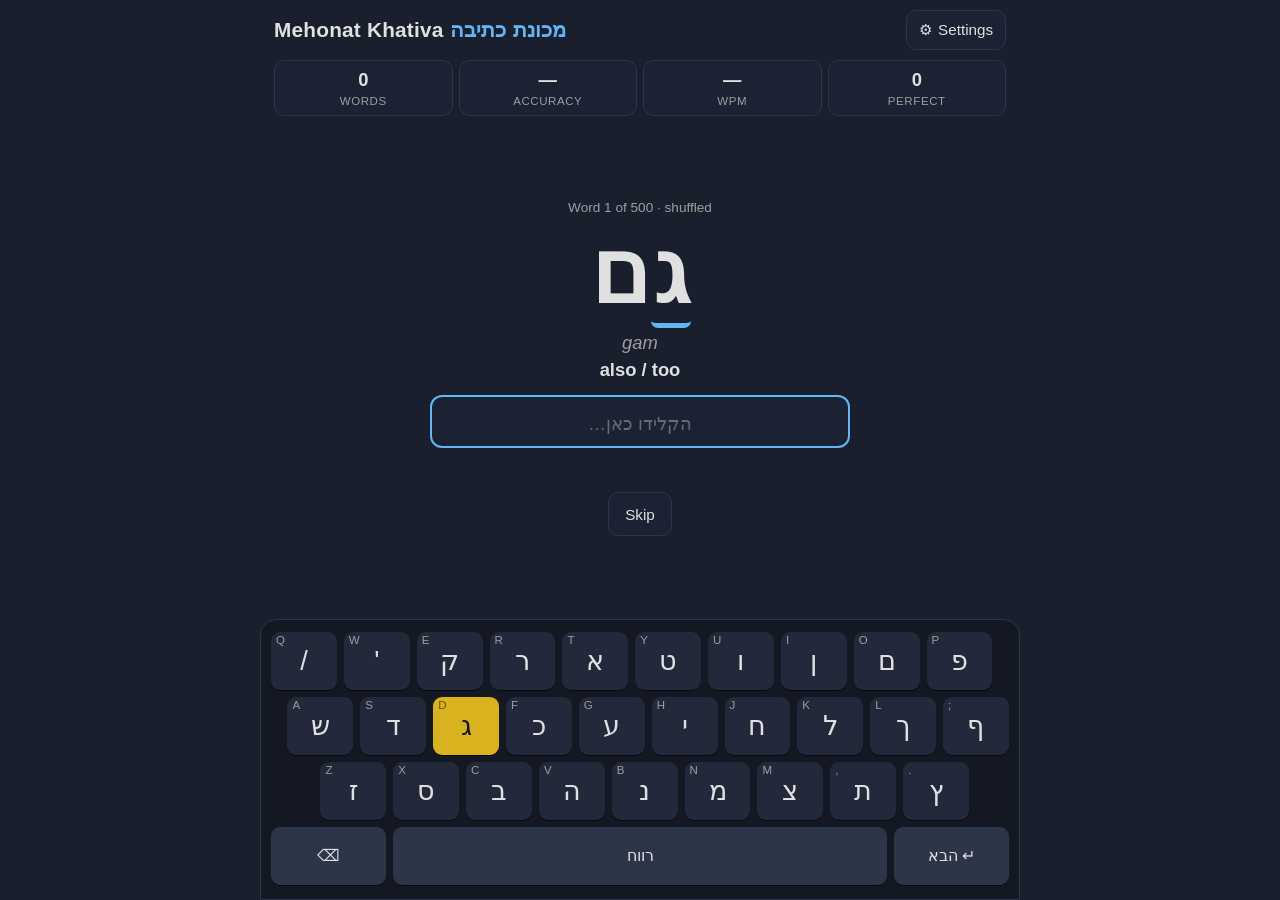
==== site/index.html @ 5dbd9306 "Restructure: app files under site/, docs at repo root, for clean Hugo mounting" ====
<!doctype html>
<html lang="en">
<head>
  <meta charset="utf-8">
  <meta name="viewport" content="width=device-width, initial-scale=1, viewport-fit=cover">
  <title>Mehonat Khativa (מכונת כתיבה) — learn to type common Hebrew words</title>
  <meta name="description" content="Free, no-login typing trainer for common Hebrew words with an on-screen Israeli-layout keyboard. Works on phones and desktops.">
  <meta name="color-scheme" content="dark">
  <meta name="theme-color" content="#1a1f2e">
  <link rel="icon" href="data:image/svg+xml,%3Csvg xmlns='http://www.w3.org/2000/svg' viewBox='0 0 64 64'%3E%3Crect width='64' height='64' rx='14' fill='%2364b5f6'/%3E%3Ctext x='32' y='46' font-size='40' text-anchor='middle' fill='%231a1f2e' font-family='Arial'%3E%D7%90%3C/text%3E%3C/svg%3E">
  <link rel="stylesheet" href="css/style.css">
  <script src="js/app.js" defer></script>
</head>
<body>
  <div class="app">
    <header class="topbar">
      <h1 class="brand">Mehonat Khativa <span class="brand-he" lang="he" dir="rtl">מכונת כתיבה</span></h1>
      <details class="settings" id="settings">
        <summary aria-label="Settings">⚙︎ <span class="summary-text">Settings</span></summary>
        <div class="settings-panel">
          <label class="row check">
            <input type="checkbox" id="optKeyboard">
            <span>Show on-screen Hebrew keyboard<small>Turn off to use your device's own Hebrew keyboard</small></span>
          </label>
          <label class="row check">
            <input type="checkbox" id="optHints">
            <span>Highlight the next key</span>
          </label>
          <label class="row check">
            <input type="checkbox" id="optLabels">
            <span>Show English (QWERTY) key labels</span>
          </label>
          <label class="row check">
            <input type="checkbox" id="optMap">
            <span>Treat English-layout keystrokes as Hebrew<small>Physical keyboard without Hebrew enabled? Press the key where the letter lives (e.g. T&nbsp;→&nbsp;א).</small></span>
          </label>
          <div class="row buttons">
            <button type="button" id="resetProgress" class="btn">Restart word list</button>
            <button type="button" id="resetStats" class="btn danger">Reset stats</button>
          </div>
          <p class="fineprint">No accounts, no cookies, no tracking. Progress is saved only in this browser (localStorage).</p>
          <p class="fineprint">Vocabulary from <a href="https://openhebrew.net/en/learn/frequency" target="_blank" rel="noopener">openhebrew.net</a> &mdash; visit for more Hebrew practice.</p>
        </div>
      </details>
    </header>

    <section class="stats" aria-label="Session stats">
      <div class="stat"><span class="stat-val" id="statWords">0</span><span class="stat-label">words</span></div>
      <div class="stat"><span class="stat-val" id="statAcc">—</span><span class="stat-label">accuracy</span></div>
      <div class="stat"><span class="stat-val" id="statWpm">—</span><span class="stat-label">WPM</span></div>
      <div class="stat"><span class="stat-val" id="statPerfect">0</span><span class="stat-label">perfect</span></div>
    </section>

    <main class="practice">
      <p class="progress" id="progress" aria-live="off">Loading…</p>
      <div class="target" id="target" dir="rtl" lang="he"></div>
      <p class="translit" id="translit"></p>
      <p class="meaning" id="meaning"></p>

      <label class="visually-hidden" for="typeInput">Type the Hebrew word</label>
      <input id="typeInput" class="type-input" type="text" dir="rtl" lang="he"
             autocomplete="off" autocorrect="off" autocapitalize="off" spellcheck="false"
             enterkeyhint="next" placeholder="הקלידו כאן…">

      <div class="result" id="result" role="status" aria-live="polite"></div>

      <div class="actions">
        <button type="button" class="btn" id="skipBtn">Skip</button>
        <button type="button" class="btn" id="retryBtn" hidden>Try again</button>
        <button type="button" class="btn primary" id="nextBtn" hidden>Next →</button>
      </div>
    </main>

    <section class="keyboard" id="keyboard" dir="ltr" aria-label="On-screen Hebrew keyboard (standard Israeli layout)"></section>
  </div>
  <noscript><p class="noscript">This typing trainer needs JavaScript enabled.</p></noscript>
</body>
</html>
---- site/css/style.css ----
/* Mehonat Khativa — mobile-first, no external assets.
   Colors/fonts matched to wiseberg.net for a consistent look. */

:root {
  --bg: #1a1f2e;
  --fg: #e0e0e0;
  --muted: #9e9e9e;
  --card: #1b2233;
  --border: #2d3548;
  --accent: #64b5f6;
  --accent-fg: #0d1022;
  --ok: #4fd27a;
  --ok-bg: #173622;
  --bad: #ff6b74;
  --bad-bg: #3d1a1e;
  --hint: #d9b21f;
  --hint-fg: #16171a;
  --key: #23293b;
  --key-fg: #e0e0e0;
  --key-mod: #2d3548;
  --key-shadow: 0 1px 0 rgba(0, 0, 0, 0.6);
  --kb-bg: #141822;

  --font-ui: -apple-system, BlinkMacSystemFont, "Segoe UI", Roboto, "Helvetica Neue", Arial, sans-serif;
  --font-he: -apple-system, BlinkMacSystemFont, "Segoe UI", Roboto, "Helvetica Neue", Arial, sans-serif;

  --gap: 5px;
}

*,
*::before,
*::after { box-sizing: border-box; }

html { -webkit-text-size-adjust: 100%; text-size-adjust: 100%; }

html, body { margin: 0; }

body {
  background: var(--bg);
  color: var(--fg);
  font-family: var(--font-ui);
  font-size: 16px;
  line-height: 1.4;
  overflow-x: hidden;
}

[hidden] { display: none !important; }

[lang="he"] { font-family: var(--font-he); }

.visually-hidden {
  position: absolute !important;
  width: 1px; height: 1px;
  overflow: hidden; clip: rect(0 0 0 0);
  white-space: nowrap;
}

.app {
  max-width: 760px;
  margin: 0 auto;
  min-height: 100vh;
  min-height: 100dvh;
  display: flex;
  flex-direction: column;
  padding-left: env(safe-area-inset-left);
  padding-right: env(safe-area-inset-right);
}

/* ---------- Top bar & settings ---------- */

.topbar {
  position: relative;
  display: flex;
  align-items: center;
  justify-content: space-between;
  gap: 8px;
  padding: calc(10px + env(safe-area-inset-top)) 14px 6px;
}

.brand { font-size: 1.1rem; margin: 0; font-weight: 700; letter-spacing: 0.01em; }
.brand-he { color: var(--accent); margin-inline-start: 4px; }

.settings > summary {
  list-style: none;
  cursor: pointer;
  user-select: none;
  padding: 8px 12px;
  border-radius: 10px;
  border: 1px solid var(--border);
  background: var(--card);
  font-size: 0.95rem;
  min-height: 40px;
  display: flex;
  align-items: center;
  gap: 6px;
}
.settings > summary::-webkit-details-marker { display: none; }
.settings[open] > summary { border-color: var(--accent); }

.settings-panel {
  position: absolute;
  z-index: 10;
  top: calc(100% + 2px);
  left: 10px;
  right: 10px;
  background: var(--card);
  border: 1px solid var(--border);
  border-radius: 14px;
  padding: 14px;
  box-shadow: 0 12px 30px rgba(0, 0, 0, 0.18);
  display: grid;
  gap: 12px;
}

.settings-panel .row { display: flex; align-items: center; justify-content: space-between; gap: 12px; }
.settings-panel .row.check { justify-content: flex-start; align-items: flex-start; cursor: pointer; }
.settings-panel .row.check input { width: 22px; height: 22px; margin: 1px 0 0; flex: none; accent-color: var(--accent); }
.settings-panel small { display: block; color: var(--muted); font-size: 0.82rem; }
.settings-panel select {
  font: inherit;
  padding: 8px;
  border-radius: 8px;
  border: 1px solid var(--border);
  background: var(--bg);
  color: var(--fg);
  max-width: 60%;
}
.settings-panel .buttons { justify-content: flex-start; flex-wrap: wrap; }
.fineprint { margin: 0; font-size: 0.8rem; color: var(--muted); }

/* ---------- Stats ---------- */

.stats {
  display: grid;
  grid-template-columns: repeat(4, 1fr);
  gap: 6px;
  padding: 4px 14px;
}
.stat {
  background: var(--card);
  border: 1px solid var(--border);
  border-radius: 10px;
  padding: 6px 4px;
  text-align: center;
  display: flex;
  flex-direction: column;
}
.stat-val { font-size: 1.15rem; font-weight: 700; font-variant-numeric: tabular-nums; }
.stat-label { font-size: 0.72rem; color: var(--muted); text-transform: uppercase; letter-spacing: 0.05em; }

/* ---------- Practice area ---------- */

.practice {
  flex: 1;
  display: flex;
  flex-direction: column;
  align-items: center;
  justify-content: center;
  padding: 8px 16px 12px;
  text-align: center;
  min-height: 0;
}

.progress { margin: 0 0 4px; color: var(--muted); font-size: 0.85rem; }

.target {
  font-family: var(--font-he);
  font-size: clamp(3rem, 15vw, 5.5rem);
  font-weight: 700;
  line-height: 1.15;
  min-height: 1.15em;
  direction: rtl;
  unicode-bidi: isolate;
  word-break: keep-all;
  overflow-wrap: anywhere;
}
.target .ch {
  display: inline-block;
  padding: 0 0.02em;
  border-bottom: 0.06em solid transparent;
  transition: color 80ms, background-color 80ms;
  border-radius: 0.08em;
}
.target .ch.ok { color: var(--ok); }
.target .ch.bad {
  color: var(--bad);
  background: var(--bad-bg);
  text-decoration: underline wavy var(--bad);
  text-decoration-thickness: 0.04em;
  text-underline-offset: 0.18em;
}
.target .ch.cur { border-bottom-color: var(--accent); }
.target.done-perfect .ch { color: var(--ok); }

.translit { margin: 2px 0 0; font-size: 1.15rem; color: var(--muted); font-style: italic; }
.meaning { margin: 2px 0 12px; font-size: 1.15rem; font-weight: 600; }

.type-input {
  width: 100%;
  max-width: 420px;
  font-family: var(--font-he);
  font-size: 1.6rem; /* >= 16px prevents iOS zoom-on-focus */
  text-align: center;
  direction: rtl;
  padding: 10px 14px;
  border-radius: 12px;
  border: 2px solid var(--border);
  background: var(--card);
  color: var(--fg);
  outline: none;
}
.type-input:focus { border-color: var(--accent); }
.type-input::placeholder { color: var(--muted); opacity: 0.6; font-size: 1.1rem; }

.result {
  min-height: 1.6em;
  margin-top: 10px;
  font-size: 1.1rem;
  font-weight: 700;
}
.result.great { color: var(--ok); }
.result.retry { color: var(--bad); }
.result.info { color: var(--accent); }

.actions { display: flex; gap: 8px; justify-content: center; flex-wrap: wrap; margin-top: 6px; }

.btn {
  font: inherit;
  font-size: 0.95rem;
  min-height: 44px;
  padding: 8px 16px;
  border-radius: 10px;
  border: 1px solid var(--border);
  background: var(--card);
  color: var(--fg);
  cursor: pointer;
  touch-action: manipulation;
}
.btn.primary { background: var(--accent); border-color: var(--accent); color: var(--accent-fg); font-weight: 700; }
.btn.danger { color: var(--bad); }
.btn:focus-visible, .key:focus-visible, .settings > summary:focus-visible {
  outline: 3px solid var(--accent);
  outline-offset: 2px;
}

/* ---------- Virtual keyboard ---------- */
/* The rows mirror a physical keyboard (left-to-right key positions),
   so the container is dir="ltr"; the letters on the keys are Hebrew. */

.keyboard {
  --kw: calc((100% - 9 * var(--gap)) / 10.25); /* one key width; % = row width */
  background: var(--kb-bg);
  padding: 8px 4px calc(8px + env(safe-area-inset-bottom));
  border-top: 1px solid var(--border);
  user-select: none;
  -webkit-user-select: none;
  -webkit-touch-callout: none;
  touch-action: manipulation;
}

.kb-row { display: flex; gap: var(--gap); margin-bottom: var(--gap); }
.kb-row:last-child { margin-bottom: 0; }

.key {
  position: relative;
  flex: 0 0 var(--kw);
  width: var(--kw);
  min-width: 0;
  height: 50px;
  padding: 0;
  border: 0;
  border-radius: 7px;
  background: var(--key);
  color: var(--key-fg);
  box-shadow: var(--key-shadow);
  font-family: var(--font-he);
  font-size: 1.45rem;
  line-height: 1;
  cursor: pointer;
  touch-action: manipulation;
  -webkit-tap-highlight-color: transparent;
  transition: background-color 90ms, transform 60ms;
}
.key .heb { pointer-events: none; }
.key .lat {
  position: absolute;
  top: 3px;
  left: 5px;
  font-family: var(--font-ui);
  font-size: 0.62rem;
  color: var(--muted);
  text-transform: uppercase;
  pointer-events: none;
}
.no-labels .key .lat { display: none; }

/* Physical stagger: A row is offset 1/4 key from Q row, Z row 3/4 key. */
.kb-row.r1 .key:first-child { margin-left: calc(var(--kw) * 0.25); }
.kb-row.r2 .key:first-child { margin-left: calc(var(--kw) * 0.75); }

.key.mod { background: var(--key-mod); font-family: var(--font-ui); font-size: 1rem; }
.key.back { flex: 0 0 calc(var(--kw) * 1.75); }
.key.space { flex: 1 1 auto; width: auto; }
.key.enter { flex: 0 0 calc(var(--kw) * 1.75); }

.key.hint { background: var(--hint); color: var(--hint-fg); }
.key.hint .lat { color: rgba(0, 0, 0, 0.55); }
.key.pressed { transform: translateY(1px) scale(0.96); filter: brightness(0.88); }

@media (hover: hover) {
  .key:hover { filter: brightness(0.96); }
}

/* Small phones: a touch more compact so everything fits without scrolling. */
@media (max-height: 640px) {
  .key { height: 44px; }
  .target { font-size: clamp(2.6rem, 13vw, 4.5rem); }
  .meaning { margin-bottom: 8px; }
}

/* Tablet / desktop */
@media (min-width: 600px) {
  :root { --gap: 7px; }
  .brand { font-size: 1.3rem; }
  .key { height: 58px; font-size: 1.7rem; border-radius: 9px; }
  .key .lat { font-size: 0.72rem; }
  .keyboard { border: 1px solid var(--border); border-radius: 16px 16px 0 0; padding: 12px 10px 14px; }
  .settings-panel { left: auto; width: 380px; right: 14px; }
}

@media (prefers-reduced-motion: reduce) {
  * { transition: none !important; }
}

.noscript { padding: 20px; text-align: center; }
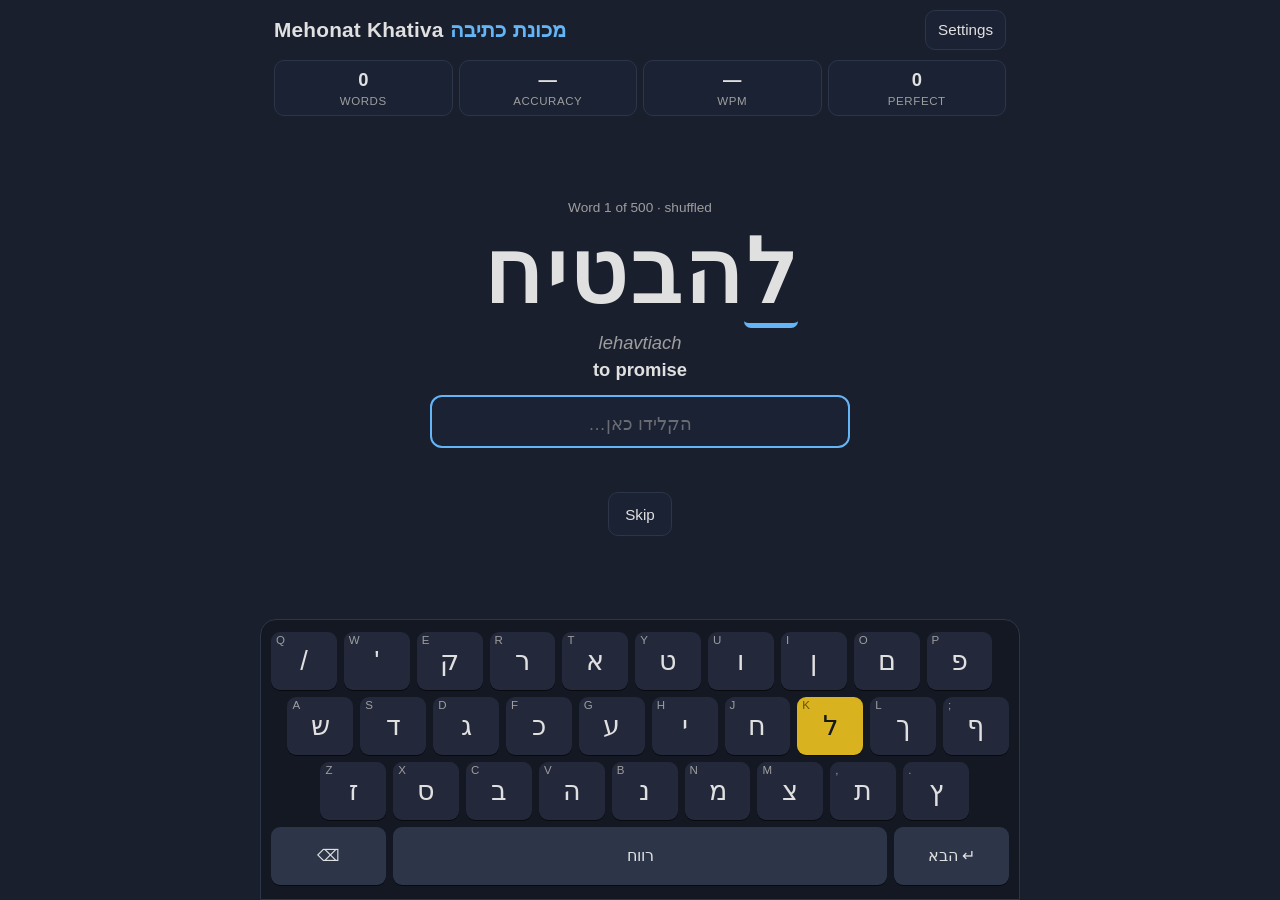
==== commit 4dc6ff16: "Remove gear emoji from Settings button" ====
--- a/site/index.html
+++ b/site/index.html
@@ -16,7 +16,7 @@
     <header class="topbar">
       <h1 class="brand">Mehonat Khativa <span class="brand-he" lang="he" dir="rtl">מכונת כתיבה</span></h1>
       <details class="settings" id="settings">
-        <summary aria-label="Settings">⚙︎ <span class="summary-text">Settings</span></summary>
+        <summary aria-label="Settings"><span class="summary-text">Settings</span></summary>
         <div class="settings-panel">
           <label class="row check">
             <input type="checkbox" id="optKeyboard">
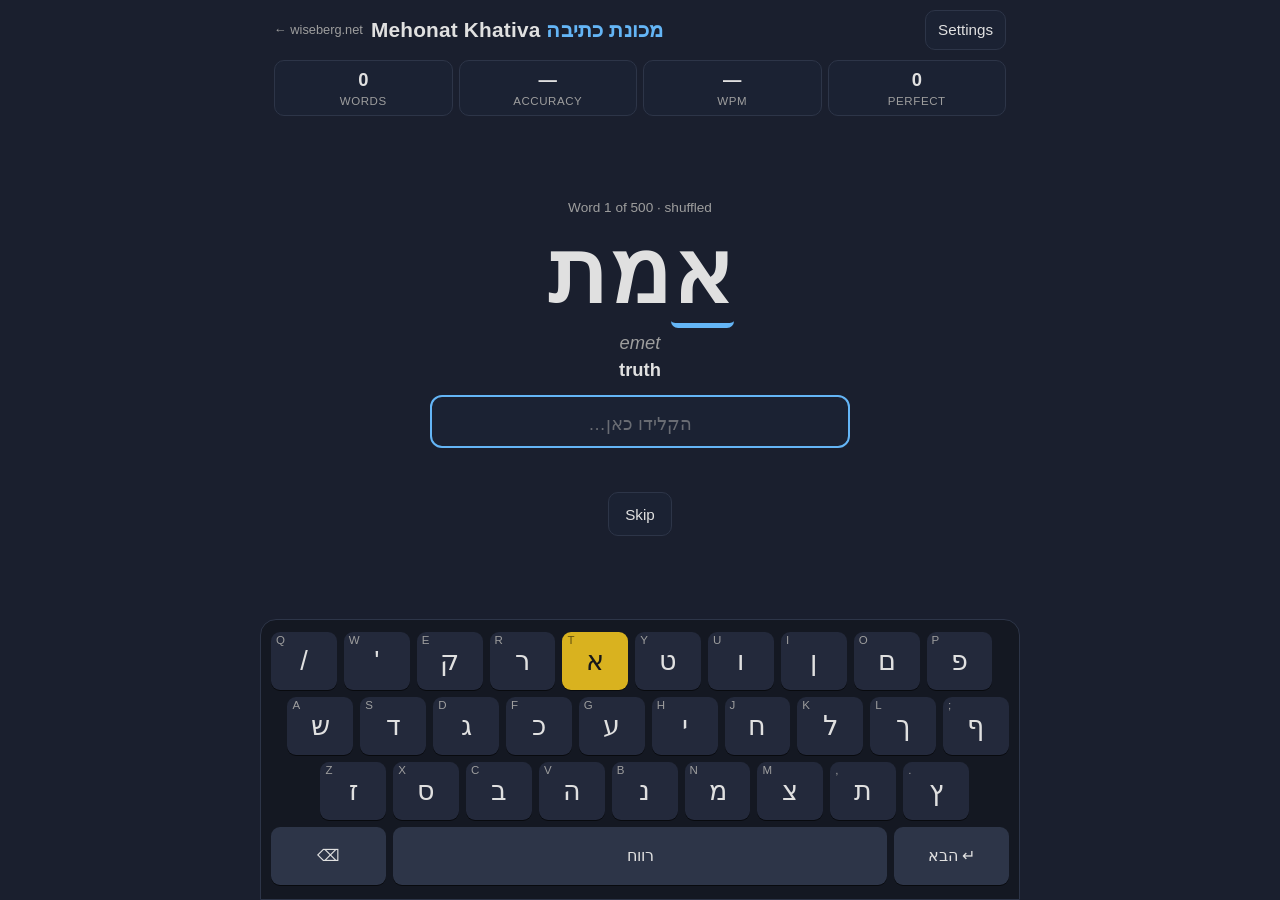
==== commit bee7f2cc: "Add back link to wiseberg.net, styled to match the main site" ====
--- a/site/index.html
+++ b/site/index.html
@@ -14,6 +14,7 @@
 <body>
   <div class="app">
     <header class="topbar">
+      <a class="back-link" href="https://wiseberg.net/">&larr; wiseberg.net</a>
       <h1 class="brand">Mehonat Khativa <span class="brand-he" lang="he" dir="rtl">מכונת כתיבה</span></h1>
       <details class="settings" id="settings">
         <summary aria-label="Settings"><span class="summary-text">Settings</span></summary>
--- a/site/css/style.css
+++ b/site/css/style.css
@@ -71,13 +71,24 @@
 .topbar {
   position: relative;
   display: flex;
+  flex-wrap: wrap;
   align-items: center;
   justify-content: space-between;
-  gap: 8px;
+  gap: 4px 8px;
   padding: calc(10px + env(safe-area-inset-top)) 14px 6px;
 }
 
-.brand { font-size: 1.1rem; margin: 0; font-weight: 700; letter-spacing: 0.01em; }
+.back-link {
+  order: -1;
+  flex: 0 0 auto;
+  color: var(--muted);
+  font-size: 0.8rem;
+  text-decoration: none;
+  white-space: nowrap;
+}
+.back-link:hover { color: var(--accent); text-decoration: underline; }
+
+.brand { font-size: 1.1rem; margin: 0; font-weight: 700; letter-spacing: 0.01em; flex: 1 1 auto; min-width: 0; }
 .brand-he { color: var(--accent); margin-inline-start: 4px; }
 
 .settings > summary {
